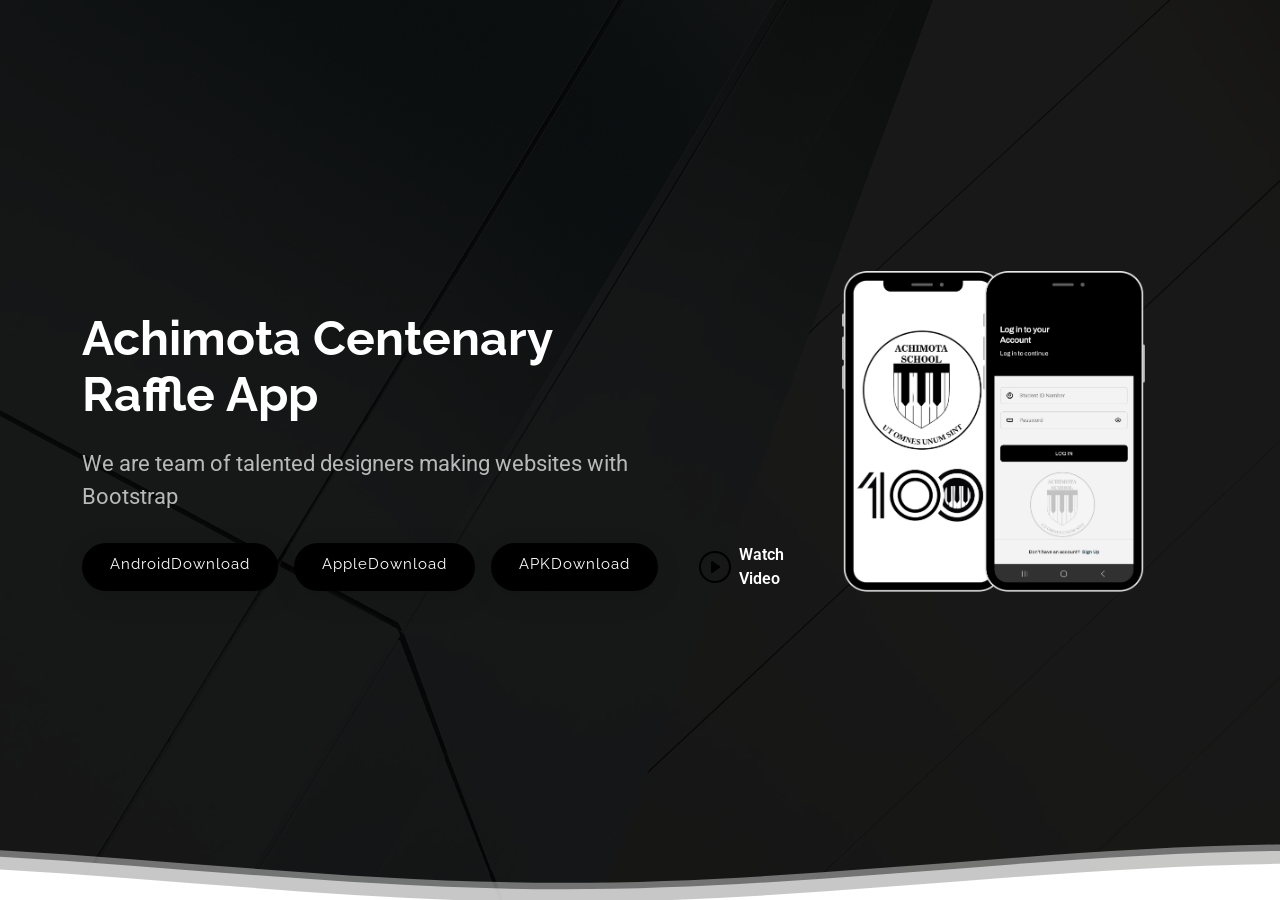
==== index.html @ 53e51910 "total change with some online code" ====
<!DOCTYPE html>
<html lang="en">

<head>
  <meta charset="utf-8">
  <meta content="width=device-width, initial-scale=1.0" name="viewport">
  <title>Achimota Centenary App</title>
  <meta name="description" content="">
  <meta name="keywords" content="">

  <!-- Favicons -->
  <link href="assets/img/favicon.png" rel="icon">
  <link href="assets/img/apple-touch-icon.png" rel="apple-touch-icon">

  <!-- Fonts -->
  <link href="https://fonts.googleapis.com" rel="preconnect">
  <link href="https://fonts.gstatic.com" rel="preconnect" crossorigin>
  <link href="https://fonts.googleapis.com/css2?family=Roboto:ital,wght@0,100;0,300;0,400;0,500;0,700;0,900;1,100;1,300;1,400;1,500;1,700;1,900&family=Poppins:ital,wght@0,100;0,200;0,300;0,400;0,500;0,600;0,700;0,800;0,900;1,100;1,200;1,300;1,400;1,500;1,600;1,700;1,800;1,900&family=Raleway:ital,wght@0,100;0,200;0,300;0,400;0,500;0,600;0,700;0,800;0,900;1,100;1,200;1,300;1,400;1,500;1,600;1,700;1,800;1,900&display=swap" rel="stylesheet">

  <!-- Vendor CSS Files -->
  <link href="assets/vendor/bootstrap/css/bootstrap.min.css" rel="stylesheet">
  <link href="assets/vendor/bootstrap-icons/bootstrap-icons.css" rel="stylesheet">
  <link href="assets/vendor/aos/aos.css" rel="stylesheet">
  <link href="assets/vendor/glightbox/css/glightbox.min.css" rel="stylesheet">
  <link href="assets/vendor/swiper/swiper-bundle.min.css" rel="stylesheet">

  <!-- Main CSS File -->
  <link href="assets/css/main.css" rel="stylesheet">
</head>

<body class="index-page">

  <main class="main mt-0" style=" overflow-x: hidden;">

    <!-- Hero Section -->
    <section id="hero" class="hero section dark-background">
      <img src="assets/img/hero-bg-2.jpg" alt="" class="hero-bg">

      <div class="container">
        <div class="row gy-4 justify-content-between">
          <div class="col-lg-4 order-lg-last hero-img" data-aos="zoom-out" data-aos-delay="100">
            <img src="assets/img/hero-img.png" class="img-fluid animated" alt="App Image" style="height: 85%;">
          </div>

          <div class="col-lg-6  d-flex flex-column justify-content-center" data-aos="fade-in">
            <h1><span>Achimota Centenary Raffle App</span></h1>
            <p>We are team of talented designers making websites with Bootstrap</p>
            <div class="d-flex">
              <a href="#" class="btn-get-started me-3"><span>Android</span>Download</a>
              <a href="#" class="btn-get-started me-3"><span>Apple</span>Download</a>              
              <a href="#" class="btn-get-started me-3"><span>APK</span>Download</a>
              <a href="https://www.youtube.com/watch?v=m3t0L9R5IuU" class="glightbox btn-watch-video d-flex align-items-center"><i class="bi bi-play-circle"></i><span>Watch Video</span></a>
            </div>
          </div>

        </div>
      </div>

      <svg class="hero-waves" xmlns="http://www.w3.org/2000/svg" xmlns:xlink="http://www.w3.org/1999/xlink" viewBox="0 24 150 28 " preserveAspectRatio="none">
        <defs>
          <path id="wave-path" d="M-160 44c30 0 58-18 88-18s 58 18 88 18 58-18 88-18 58 18 88 18 v44h-352z"></path>
        </defs>
        <g class="wave1">
          <use xlink:href="#wave-path" x="50" y="3"></use>
        </g>
        <g class="wave2">
          <use xlink:href="#wave-path" x="50" y="0"></use>
        </g>
        <g class="wave3">
          <use xlink:href="#wave-path" x="50" y="9"></use>
        </g>
      </svg>

    </section><!-- /Hero Section -->

   

  </main>




  <!-- Vendor JS Files -->
  <script src="assets/vendor/bootstrap/js/bootstrap.bundle.min.js"></script>
  <script src="assets/vendor/php-email-form/validate.js"></script>
  <script src="assets/vendor/aos/aos.js"></script>
  <script src="assets/vendor/glightbox/js/glightbox.min.js"></script>
  <script src="assets/vendor/purecounter/purecounter_vanilla.js"></script>
  <script src="assets/vendor/swiper/swiper-bundle.min.js"></script>

  <!-- Main JS File -->
  <script src="assets/js/main.js"></script>

</body>

</html>
---- assets/css/main.css ----
/* Fonts */
:root {
  --default-font: "Roboto",  system-ui, -apple-system, "Segoe UI", Roboto, "Helvetica Neue", Arial, "Noto Sans", "Liberation Sans", sans-serif, "Apple Color Emoji", "Segoe UI Emoji", "Segoe UI Symbol", "Noto Color Emoji";
  --heading-font: "Raleway",  sans-serif;
  --nav-font: "Poppins",  sans-serif;
}

/* Global Colors - The following color variables are used throughout the website. Updating them here will change the color scheme of the entire website */
:root { 
  --background-color: #ffffff; /* Background color for the entire website, including individual sections */
  --default-color: #444444; /* Default color used for the majority of the text content across the entire website */
  --heading-color: #ffffff; /* Color for headings, subheadings and title throughout the website */
  --accent-color: #000000; /* Accent color that represents your brand on the website. It's used for buttons, links, and other elements that need to stand out */
  --surface-color: #ffffff; /* The surface color is used as a background of boxed elements within sections, such as cards, icon boxes, or other elements that require a visual separation from the global background. */
  --contrast-color: #ffffff; /* Contrast color for text, ensuring readability against backgrounds of accent, heading, or default colors. */
}



/* Color Presets - These classes override global colors when applied to any section or element, providing reuse of the sam color scheme. */

.light-background {
  --background-color: #06070c;
  --surface-color: #ffffff;
}

.dark-background {
  --background-color: #000000;
  --default-color: #ffffff;
  --heading-color: #ffffff;
  --surface-color: #000000;
  --contrast-color: #ffffff;
}


/*--------------------------------------------------------------
# General Styling & Shared Classes
--------------------------------------------------------------*/
body {
  color: var(--default-color);
  background-color: var(--background-color);
  font-family: var(--default-font);
}

a {
  color: var(--accent-color);
  text-decoration: none;
  transition: 0.3s;
}

a:hover {
  color: color-mix(in srgb, var(--accent-color), transparent 25%);
  text-decoration: none;
}

h1,
h2,
h3,
h4,
h5,
h6 {
  color: var(--heading-color);
  font-family: var(--heading-font);
}


/*--------------------------------------------------------------
# Hero Section
--------------------------------------------------------------*/
.hero {
  width: 100%;
  min-height: 100vh;
  position: relative;
  padding: 120px 0 120px 0;
  display: flex;
  align-items: center;
}

.hero .hero-bg {
  position: absolute;
  inset: 0;
  display: block;
  width: 100%;
  height: 100%;
  object-fit: cover;
  z-index: 1;
}

.hero:before {
  content: "";
  background: color-mix(in srgb, var(--background-color), transparent 10%);
  position: absolute;
  inset: 0;
  z-index: 2;
}

.hero .container {
  position: relative;
  z-index: 3;
}

.hero h1 {
  margin: 0 0 20px 0;
  font-size: 48px;
  font-weight: 700;
  line-height: 56px;
  color: color-mix(in srgb, var(--heading-color), transparent 30%);
}

.hero h1 span {
  color: var(--heading-color);
}

.hero p {
  color: color-mix(in srgb, var(--default-color), transparent 30%);
  margin: 5px 0 30px 0;
  font-size: 22px;
  font-weight: 400;
}

.hero .btn-get-started {
  color: var(--contrast-color);
  background: var(--accent-color);
  font-family: var(--heading-font);
  font-weight: 400;
  font-size: 15px;
  letter-spacing: 1px;
  display: inline-block;
  padding: 10px 28px 12px 28px;
  border-radius: 50px;
  transition: 0.5s;
  box-shadow: 0 8px 28px rgba(0, 0, 0, 0.1);
}

.hero .btn-get-started:hover {
  color: var(--contrast-color);
  background: color-mix(in srgb, var(--accent-color), transparent 15%);
  box-shadow: 0 8px 28px rgba(0, 0, 0, 0.1);
}

.hero .btn-watch-video {
  font-size: 16px;
  transition: 0.5s;
  margin-left: 25px;
  color: var(--default-color);
  font-weight: 600;
}

.hero .btn-watch-video i {
  color: var(--accent-color);
  font-size: 32px;
  transition: 0.3s;
  line-height: 0;
  margin-right: 8px;
}

.hero .btn-watch-video:hover {
  color: var(--accent-color);
}

.hero .btn-watch-video:hover i {
  color: color-mix(in srgb, var(--accent-color), transparent 15%);
}

.hero .animated {
  animation: up-down 2s ease-in-out infinite alternate-reverse both;
}

@media (max-width: 640px) {
  .hero h1 {
    font-size: 28px;
    line-height: 36px;
  }

  .hero p {
    font-size: 18px;
    line-height: 24px;
    margin-bottom: 30px;
  }

  .hero .btn-get-started,
  .hero .btn-watch-video {
    font-size: 13px;
  }
}

.hero .hero-waves {
  fill: #000000;
  display: block;
  width: 100%;
  height: 60px;
  position: absolute;
  left: 0;
  bottom: 0;
  right: 0;
  z-index: 3;
}

.hero .wave1 use {
  animation: move-forever1 10s linear infinite;
  animation-delay: -2s;
  fill: var(--default-color);
  opacity: 0.6;
}

.hero .wave2 use {
  animation: move-forever2 8s linear infinite;
  animation-delay: -2s;
  fill: var(--default-color);
  opacity: 0.4;
}

.hero .wave3 use {
  animation: move-forever3 6s linear infinite;
  animation-delay: -2s;
  fill: var(--default-color);
}

@keyframes move-forever1 {
  0% {
    transform: translate(85px, 0%);
  }

  100% {
    transform: translate(-90px, 0%);
  }
}

@keyframes move-forever2 {
  0% {
    transform: translate(-90px, 0%);
  }

  100% {
    transform: translate(85px, 0%);
  }
}

@keyframes move-forever3 {
  0% {
    transform: translate(-90px, 0%);
  }

  100% {
    transform: translate(85px, 0%);
  }
}

@keyframes up-down {
  0% {
    transform: translateY(10px);
  }

  100% {
    transform: translateY(-10px);
  }
}

/*--------------------------------------------------------------
# About Section
--------------------------------------------------------------*/
.about {
  padding-top: 100px;
}

.about .content h3 {
  font-size: 16px;
  font-weight: 500;
  line-height: 19px;
  padding: 10px 20px;
  background: color-mix(in srgb, var(--accent-color), transparent 95%);
  color: var(--accent-color);
  border-radius: 7px;
  display: inline-block;
}

.about .content h2 {
  font-weight: 700;
}

.about .content p:last-child {
  margin-bottom: 0;
}

.about .content .read-more {
  background: var(--accent-color);
  color: var(--contrast-color);
  font-family: var(--heading-font);
  font-weight: 500;
  font-size: 16px;
  letter-spacing: 1px;
  padding: 12px 24px;
  border-radius: 5px;
  transition: 0.3s;
  display: inline-flex;
  align-items: center;
  justify-content: center;
}

.about .content .read-more i {
  font-size: 18px;
  margin-left: 5px;
  line-height: 0;
  transition: 0.3s;
}

.about .content .read-more:hover {
  background: color-mix(in srgb, var(--accent-color), transparent 20%);
  padding-right: 19px;
}

.about .content .read-more:hover i {
  margin-left: 10px;
}

.about .icon-box {
  background-color: var(--surface-color);
  padding: 50px 40px;
  box-shadow: 0px 10px 50px rgba(0, 0, 0, 0.1);
  border-radius: 10px;
  transition: all 0.3s ease-out 0s;
}

.about .icon-box i {
  width: 80px;
  height: 80px;
  border-radius: 50%;
  display: inline-flex;
  align-items: center;
  justify-content: center;
  margin-bottom: 24px;
  font-size: 32px;
  line-height: 0;
  transition: all 0.4s ease-out 0s;
  background-color: color-mix(in srgb, var(--accent-color), transparent 95%);
  color: var(--accent-color);
}

.about .icon-box h3 {
  margin-bottom: 10px;
  font-size: 24px;
  font-weight: 700;
}

.about .icon-box p {
  margin-bottom: 0;
}

.about .icon-box:hover i {
  background-color: var(--accent-color);
  color: var(--contrast-color);
}

.about .icon-boxes .col-md-6:nth-child(2) .icon-box,
.about .icon-boxes .col-md-6:nth-child(4) .icon-box {
  margin-top: -40px;
}

@media (max-width: 768px) {

  .about .icon-boxes .col-md-6:nth-child(2) .icon-box,
  .about .icon-boxes .col-md-6:nth-child(4) .icon-box {
    margin-top: 0;
  }
}

/*--------------------------------------------------------------
# Features Section
--------------------------------------------------------------*/
.features .features-item {
  background-color: var(--surface-color);
  display: flex;
  align-items: center;
  padding: 20px;
  transition: 0.3s;
  border: 1px solid color-mix(in srgb, var(--default-color), transparent 90%);
  position: relative;
}

.features .features-item i {
  font-size: 32px;
  padding-right: 10px;
  line-height: 0;
}

.features .features-item h3 {
  font-weight: 700;
  margin: 0;
  padding: 0;
  line-height: 1;
  font-size: 16px;
}

.features .features-item h3 a {
  color: var(--heading-color);
  transition: 0.3s;
}

.features .features-item:hover {
  border-color: var(--accent-color);
}

.features .features-item:hover h3 a {
  color: var(--accent-color);
}

/*--------------------------------------------------------------
# Stats Section
--------------------------------------------------------------*/
.stats i {
  background-color: var(--surface-color);
  color: var(--accent-color);
  box-shadow: 0px 2px 25px rgba(0, 0, 0, 0.1);
  width: 54px;
  height: 54px;
  font-size: 24px;
  border-radius: 50px;
  border: 2px solid var(--background-color);
  display: inline-flex;
  align-items: center;
  justify-content: center;
  position: relative;
  z-index: 1;
}

.stats .stats-item {
  background-color: var(--surface-color);
  margin-top: -27px;
  padding: 30px 30px 25px 30px;
  width: 100%;
  position: relative;
  text-align: center;
  box-shadow: 0px 2px 35px rgba(0, 0, 0, 0.1);
  border-radius: 4px;
  z-index: 0;
}

.stats .stats-item span {
  font-size: 36px;
  display: block;
  font-weight: 700;
  color: color-mix(in srgb, var(--default-color), transparent 20%);
}

.stats .stats-item p {
  padding: 0;
  margin: 0;
  font-family: var(--heading-font);
  font-size: 16px;
}

/*--------------------------------------------------------------
# Details Section
--------------------------------------------------------------*/
.details .features-item {
  color: color-mix(in srgb, var(--default-color), transparent 20%);
}

.details .features-item+.features-item {
  margin-top: 100px;
}

@media (max-width: 640px) {
  .details .features-item+.features-item {
    margin-top: 40px;
  }
}

.details .features-item h3 {
  font-weight: 700;
  font-size: 26px;
}

.details .features-item ul {
  list-style: none;
  padding: 0;
}

.details .features-item ul li {
  padding-bottom: 10px;
  display: flex;
  align-items: center;
}

.details .features-item ul li:last-child {
  padding-bottom: 0;
}

.details .features-item ul i {
  font-size: 20px;
  padding-right: 4px;
  color: var(--accent-color);
}

.details .features-item p:last-child {
  margin-bottom: 0;
}

/*--------------------------------------------------------------
# Gallery Section
--------------------------------------------------------------*/
.gallery .gallery-item {
  overflow: hidden;
  border-right: 3px solid var(--background-color);
  border-bottom: 3px solid var(--background-color);
}

.gallery .gallery-item img {
  transition: all ease-in-out 0.4s;
}

.gallery .gallery-item:hover img {
  transform: scale(1.1);
}

/*--------------------------------------------------------------
# Testimonials Section
--------------------------------------------------------------*/
.testimonials {
  padding: 80px 0;
  position: relative;
}

.testimonials:before {
  content: "";
  background: color-mix(in srgb, var(--background-color), transparent 30%);
  position: absolute;
  inset: 0;
  z-index: 2;
}

.testimonials .testimonials-bg {
  position: absolute;
  inset: 0;
  display: block;
  width: 100%;
  height: 100%;
  object-fit: cover;
  z-index: 1;
}

.testimonials .container {
  position: relative;
  z-index: 3;
}

.testimonials .testimonials-carousel,
.testimonials .testimonials-slider {
  overflow: hidden;
}

.testimonials .testimonial-item {
  text-align: center;
}

.testimonials .testimonial-item .testimonial-img {
  width: 100px;
  border-radius: 50%;
  border: 6px solid color-mix(in srgb, var(--default-color), transparent 85%);
  margin: 0 auto;
}

.testimonials .testimonial-item h3 {
  font-size: 20px;
  font-weight: bold;
  margin: 10px 0 5px 0;
}

.testimonials .testimonial-item h4 {
  font-size: 14px;
  margin: 0 0 15px 0;
  color: color-mix(in srgb, var(--default-color), transparent 40%);
}

.testimonials .testimonial-item .stars {
  margin-bottom: 15px;
}

.testimonials .testimonial-item .stars i {
  color: #ffc107;
  margin: 0 1px;
}

.testimonials .testimonial-item .quote-icon-left,
.testimonials .testimonial-item .quote-icon-right {
  color: color-mix(in srgb, var(--default-color), transparent 40%);
  font-size: 26px;
  line-height: 0;
}

.testimonials .testimonial-item .quote-icon-left {
  display: inline-block;
  left: -5px;
  position: relative;
}

.testimonials .testimonial-item .quote-icon-right {
  display: inline-block;
  right: -5px;
  position: relative;
  top: 10px;
  transform: scale(-1, -1);
}

.testimonials .testimonial-item p {
  font-style: italic;
  margin: 0 auto 15px auto;
}

.testimonials .swiper-wrapper {
  height: auto;
}

.testimonials .swiper-pagination {
  margin-top: 20px;
  position: relative;
}

.testimonials .swiper-pagination .swiper-pagination-bullet {
  width: 12px;
  height: 12px;
  background-color: color-mix(in srgb, var(--default-color), transparent 50%);
  opacity: 0.5;
}

.testimonials .swiper-pagination .swiper-pagination-bullet-active {
  background-color: var(--default-color);
  opacity: 1;
}

@media (min-width: 992px) {
  .testimonials .testimonial-item p {
    width: 80%;
  }
}

/*--------------------------------------------------------------
# Team Section
--------------------------------------------------------------*/
.team .member {
  position: relative;
}

.team .member .pic {
  overflow: hidden;
  margin-bottom: 50px;
}

.team .member .member-info {
  background-color: var(--surface-color);
  color: color-mix(in srgb, var(--default-color), transparent 20%);
  box-shadow: 0px 2px 15px rgba(0, 0, 0, 0.1);
  position: absolute;
  bottom: -50px;
  left: 20px;
  right: 20px;
  padding: 20px 15px;
  overflow: hidden;
  transition: 0.5s;
}

.team .member h4 {
  font-weight: 700;
  margin-bottom: 10px;
  font-size: 16px;
  position: relative;
  padding-bottom: 10px;
}

.team .member h4::after {
  content: "";
  position: absolute;
  display: block;
  width: 50px;
  height: 1px;
  background: color-mix(in srgb, var(--default-color), transparent 60%);
  bottom: 0;
  left: 0;
}

.team .member span {
  font-style: italic;
  display: block;
  font-size: 13px;
}

.team .member .social {
  position: absolute;
  right: 15px;
  bottom: 15px;
}

.team .member .social a {
  transition: color 0.3s;
  color: color-mix(in srgb, var(--default-color), transparent 70%);
}

.team .member .social a:hover {
  color: var(--accent-color);
}

.team .member .social i {
  font-size: 16px;
  margin: 0 2px;
}

/*--------------------------------------------------------------
# Pricing Section
--------------------------------------------------------------*/
.pricing .pricing-item {
  background-color: color-mix(in srgb, var(--accent-color), transparent 96%);
  padding: 40px 40px;
  height: 100%;
  border-radius: 15px;
}

.pricing h3 {
  font-weight: 600;
  margin-bottom: 15px;
  font-size: 20px;
}

.pricing h4 {
  color: var(--accent-color);
  font-size: 48px;
  font-weight: 700;
  font-family: var(--heading-font);
  margin-bottom: 0;
}

.pricing h4 sup {
  font-size: 28px;
}

.pricing h4 span {
  color: color-mix(in srgb, var(--default-color), transparent 50%);
  font-size: 18px;
  font-weight: 500;
}

.pricing .description {
  font-size: 14px;
}

.pricing .cta-btn {
  border: 1px solid var(--default-color);
  color: var(--default-color);
  display: block;
  text-align: center;
  padding: 10px 35px;
  border-radius: 5px;
  font-size: 16px;
  font-weight: 500;
  font-family: var(--heading-font);
  transition: 0.3s;
  margin-top: 20px;
  margin-bottom: 6px;
}

.pricing .cta-btn:hover {
  background: var(--accent-color);
  color: var(--contrast-color);
  border-color: var(--accent-color);
}

.pricing ul {
  padding: 0;
  list-style: none;
  color: color-mix(in srgb, var(--default-color), transparent 30%);
  text-align: left;
  line-height: 20px;
}

.pricing ul li {
  padding: 10px 0;
  display: flex;
  align-items: center;
}

.pricing ul li:last-child {
  padding-bottom: 0;
}

.pricing ul i {
  color: #059652;
  font-size: 24px;
  padding-right: 3px;
}

.pricing ul .na {
  color: color-mix(in srgb, var(--default-color), transparent 60%);
}

.pricing ul .na i {
  color: color-mix(in srgb, var(--default-color), transparent 60%);
}

.pricing ul .na span {
  text-decoration: line-through;
}

.pricing .featured {
  position: relative;
}

.pricing .featured .popular {
  position: absolute;
  top: 15px;
  right: 15px;
  background-color: var(--accent-color);
  color: var(--contrast-color);
  padding: 4px 15px 6px 15px;
  margin: 0;
  border-radius: 5px;
  font-size: 14px;
  font-weight: 500;
}

.pricing .featured .cta-btn {
  background: var(--accent-color);
  color: var(--contrast-color);
  border-color: var(--accent-color);
}

@media (max-width: 992px) {
  .pricing .box {
    max-width: 60%;
    margin: 0 auto 30px auto;
  }
}

@media (max-width: 767px) {
  .pricing .box {
    max-width: 80%;
    margin: 0 auto 30px auto;
  }
}

@media (max-width: 420px) {
  .pricing .box {
    max-width: 100%;
    margin: 0 auto 30px auto;
  }
}

/*--------------------------------------------------------------
# Faq Section
--------------------------------------------------------------*/
.faq .content h3 {
  font-weight: 400;
  font-size: 34px;
}

.faq .content p {
  color: color-mix(in srgb, var(--default-color), transparent 30%);
}

.faq .faq-container {
  margin-top: 15px;
}

.faq .faq-container .faq-item {
  background-color: var(--surface-color);
  position: relative;
  padding: 20px;
  margin-bottom: 20px;
  box-shadow: 0px 5px 25px 0px rgba(0, 0, 0, 0.1);
  overflow: hidden;
}

.faq .faq-container .faq-item:last-child {
  margin-bottom: 0;
}

.faq .faq-container .faq-item h3 {
  font-weight: 600;
  font-size: 17px;
  line-height: 24px;
  margin: 0 30px 0 32px;
  transition: 0.3s;
  cursor: pointer;
}

.faq .faq-container .faq-item h3 span {
  color: var(--accent-color);
  padding-right: 5px;
}

.faq .faq-container .faq-item h3:hover {
  color: var(--accent-color);
}

.faq .faq-container .faq-item .faq-content {
  display: grid;
  grid-template-rows: 0fr;
  transition: 0.3s ease-in-out;
  visibility: hidden;
  opacity: 0;
}

.faq .faq-container .faq-item .faq-content p {
  margin-bottom: 0;
  overflow: hidden;
}

.faq .faq-container .faq-item .faq-icon {
  position: absolute;
  top: 22px;
  left: 20px;
  font-size: 22px;
  line-height: 0;
  transition: 0.3s;
  color: var(--accent-color);
}

.faq .faq-container .faq-item .faq-toggle {
  position: absolute;
  top: 20px;
  right: 20px;
  font-size: 16px;
  line-height: 0;
  transition: 0.3s;
  cursor: pointer;
}

.faq .faq-container .faq-item .faq-toggle:hover {
  color: var(--accent-color);
}

.faq .faq-container .faq-active h3 {
  color: var(--accent-color);
}

.faq .faq-container .faq-active .faq-content {
  grid-template-rows: 1fr;
  visibility: visible;
  opacity: 1;
  padding-top: 10px;
}

.faq .faq-container .faq-active .faq-toggle {
  transform: rotate(90deg);
  color: var(--accent-color);
}

/*--------------------------------------------------------------
# Contact Section
--------------------------------------------------------------*/
.contact .info-item+.info-item {
  margin-top: 40px;
}

.contact .info-item i {
  color: var(--accent-color);
  background: color-mix(in srgb, var(--accent-color), transparent 92%);
  font-size: 20px;
  width: 44px;
  height: 44px;
  display: flex;
  justify-content: center;
  align-items: center;
  border-radius: 50px;
  transition: all 0.3s ease-in-out;
  margin-right: 15px;
}

.contact .info-item h3 {
  padding: 0;
  font-size: 18px;
  font-weight: 700;
  margin-bottom: 5px;
}

.contact .info-item p {
  padding: 0;
  margin-bottom: 0;
  font-size: 14px;
}

.contact .info-item:hover i {
  background: var(--accent-color);
  color: var(--contrast-color);
}

.contact .php-email-form {
  height: 100%;
}

.contact .php-email-form input[type=text],
.contact .php-email-form input[type=email],
.contact .php-email-form textarea {
  font-size: 14px;
  padding: 10px 15px;
  box-shadow: none;
  border-radius: 0;
  color: var(--default-color);
  background-color: color-mix(in srgb, var(--background-color), transparent 50%);
  border-color: color-mix(in srgb, var(--default-color), transparent 80%);
}

.contact .php-email-form input[type=text]:focus,
.contact .php-email-form input[type=email]:focus,
.contact .php-email-form textarea:focus {
  border-color: var(--accent-color);
}

.contact .php-email-form input[type=text]::placeholder,
.contact .php-email-form input[type=email]::placeholder,
.contact .php-email-form textarea::placeholder {
  color: color-mix(in srgb, var(--default-color), transparent 70%);
}

.contact .php-email-form button[type=submit] {
  color: var(--contrast-color);
  background: var(--accent-color);
  border: 0;
  padding: 10px 30px;
  transition: 0.4s;
  border-radius: 50px;
}

.contact .php-email-form button[type=submit]:hover {
  background: color-mix(in srgb, var(--accent-color), transparent 25%);
}

/*--------------------------------------------------------------
# Starter Section Section
--------------------------------------------------------------*/
.starter-section {
  /* Add your styles here */
}
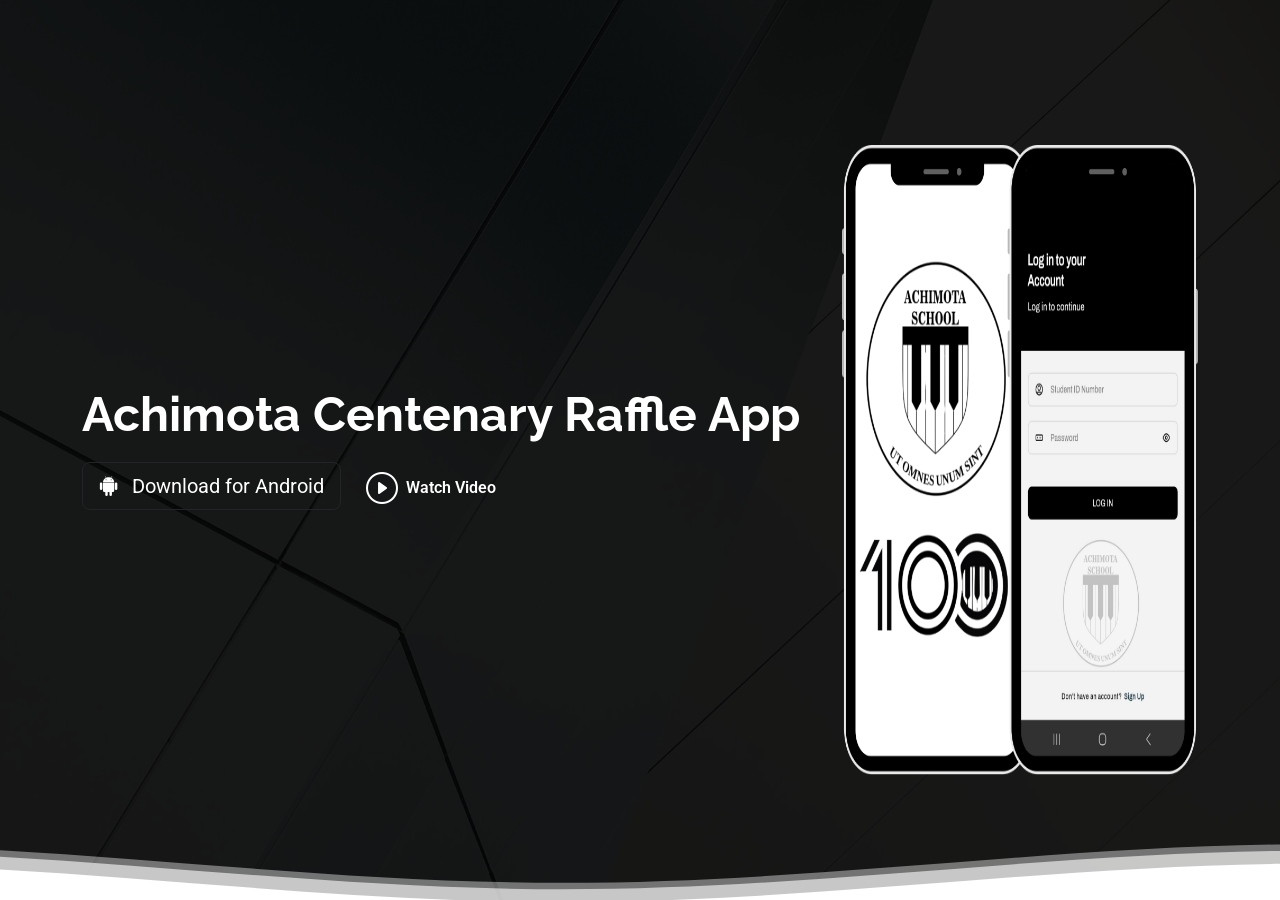
==== commit 34e5cff4: "fixed button" ====
--- a/index.html
+++ b/index.html
@@ -27,10 +27,15 @@
   <!-- Main CSS File -->
   <link href="assets/css/main.css" rel="stylesheet">
 </head>
+<style>
+  #hero{
+    overflow: hidden;
+  }
+</style>
 
 <body class="index-page">
 
-  <main class="main mt-0" style=" overflow-x: hidden;">
+  <main class="main" style=" overflow-x: hidden;">
 
     <!-- Hero Section -->
     <section id="hero" class="hero section dark-background">
@@ -39,17 +44,17 @@
       <div class="container">
         <div class="row gy-4 justify-content-between">
           <div class="col-lg-4 order-lg-last hero-img" data-aos="zoom-out" data-aos-delay="100">
-            <img src="assets/img/hero-img.png" class="img-fluid animated" alt="App Image" style="height: 85%;">
+            <img src="assets/img/hero-img.png" class="img-fluid animated" alt="App Image" style="height: 70vh;">
           </div>
 
-          <div class="col-lg-6  d-flex flex-column justify-content-center" data-aos="fade-in">
+          <div class="col-lg-8  d-flex flex-column justify-content-center" data-aos="fade-in">
             <h1><span>Achimota Centenary Raffle App</span></h1>
-            <p>We are team of talented designers making websites with Bootstrap</p>
-            <div class="d-flex">
-              <a href="#" class="btn-get-started me-3"><span>Android</span>Download</a>
-              <a href="#" class="btn-get-started me-3"><span>Apple</span>Download</a>              
-              <a href="#" class="btn-get-started me-3"><span>APK</span>Download</a>
-              <a href="https://www.youtube.com/watch?v=m3t0L9R5IuU" class="glightbox btn-watch-video d-flex align-items-center"><i class="bi bi-play-circle"></i><span>Watch Video</span></a>
+            <!-- <p>We are team of talented designers making websites with Bootstrap</p> -->
+            <div class="d-flex">             
+              <a href="#" class="btn btn-lg btn-outline-dark mb-1 text-white">
+                <i class="bi bi-android2 me-2"></i> Download for Android
+              </a>
+              <a href="https://www.youtube.com/watch?v=m3t0L9R5IuU" class="glightbox btn-watch-video d-flex align-items-center"><i class="bi bi-play-circle text-white"></i><span>Watch Video</span></a>
             </div>
           </div>
 
--- a/assets/css/main.css
+++ b/assets/css/main.css
@@ -41,6 +41,7 @@
   color: var(--default-color);
   background-color: var(--background-color);
   font-family: var(--default-font);
+  
 }
 
 a {
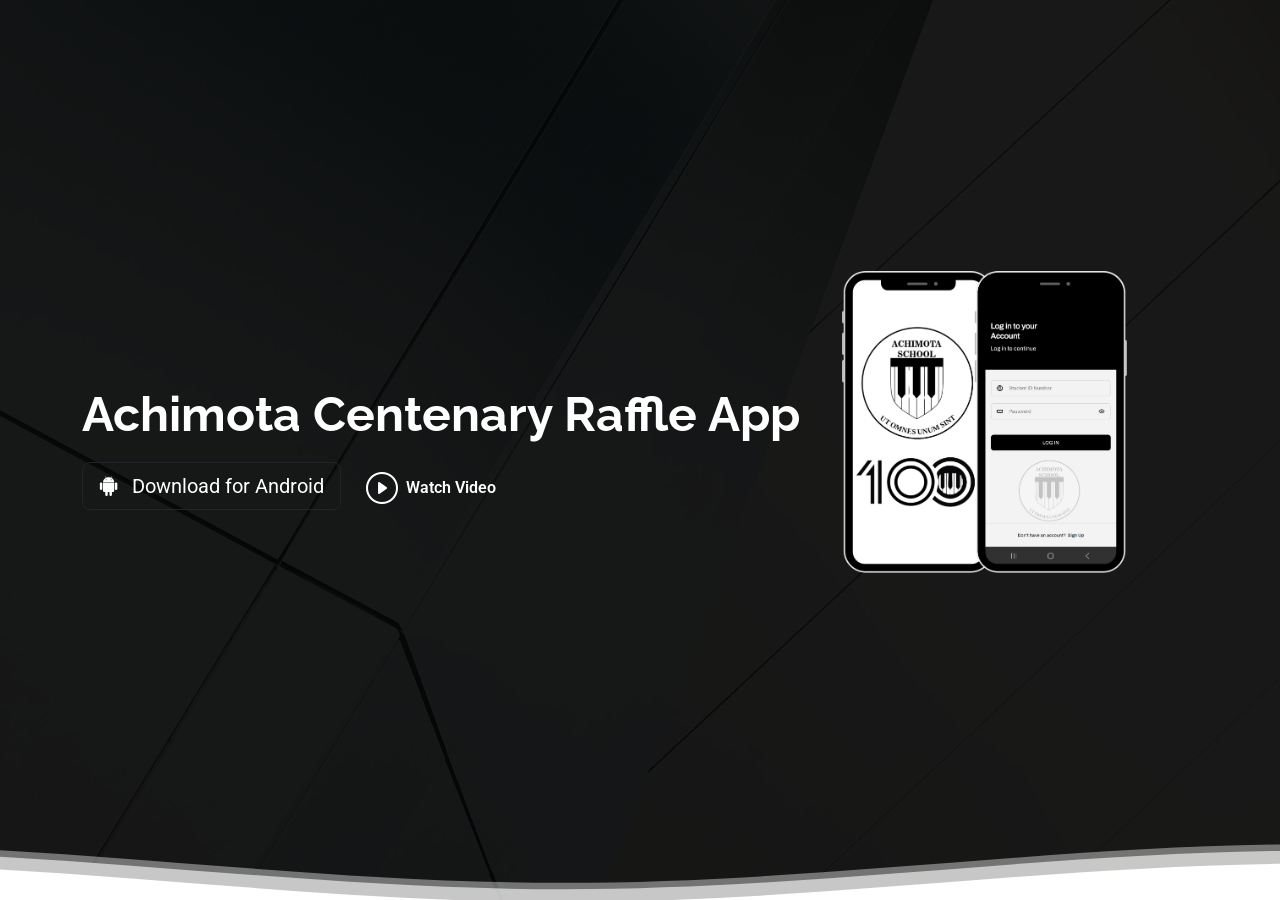
==== commit fabf7e19: "changed the app image from 70vh back to 80% hight to stop stretch on mobile" ====
--- a/index.html
+++ b/index.html
@@ -44,7 +44,7 @@
       <div class="container">
         <div class="row gy-4 justify-content-between">
           <div class="col-lg-4 order-lg-last hero-img" data-aos="zoom-out" data-aos-delay="100">
-            <img src="assets/img/hero-img.png" class="img-fluid animated" alt="App Image" style="height: 70vh;">
+            <img src="assets/img/hero-img.png" class="img-fluid animated" alt="App Image" style="height: 80%;">
           </div>
 
           <div class="col-lg-8  d-flex flex-column justify-content-center" data-aos="fade-in">
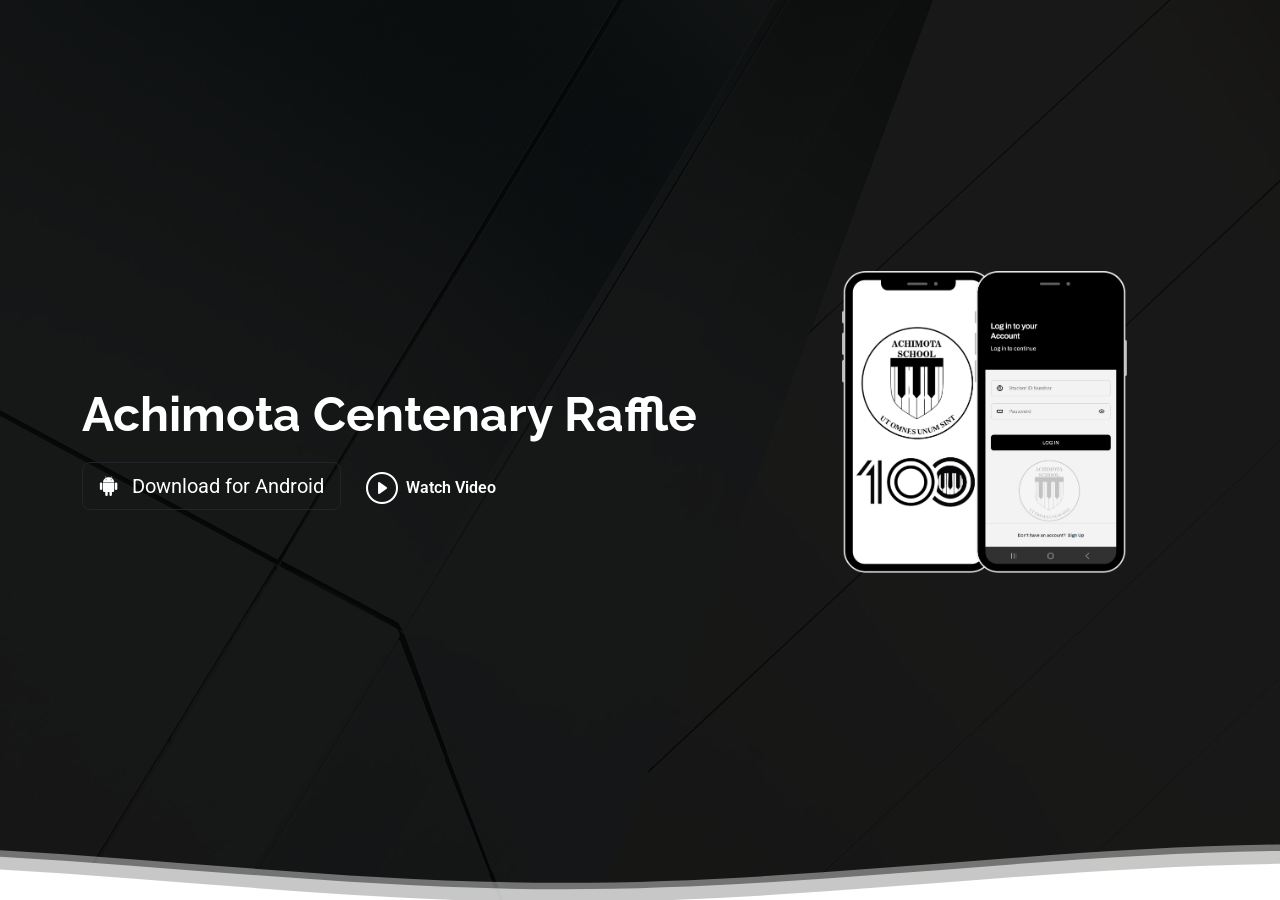
==== commit 77b9e99f: "removed app from the h1" ====
--- a/index.html
+++ b/index.html
@@ -48,7 +48,7 @@
           </div>
 
           <div class="col-lg-8  d-flex flex-column justify-content-center" data-aos="fade-in">
-            <h1><span>Achimota Centenary Raffle App</span></h1>
+            <h1><span>Achimota Centenary Raffle</span></h1>
             <!-- <p>We are team of talented designers making websites with Bootstrap</p> -->
             <div class="d-flex">             
               <a href="#" class="btn btn-lg btn-outline-dark mb-1 text-white">
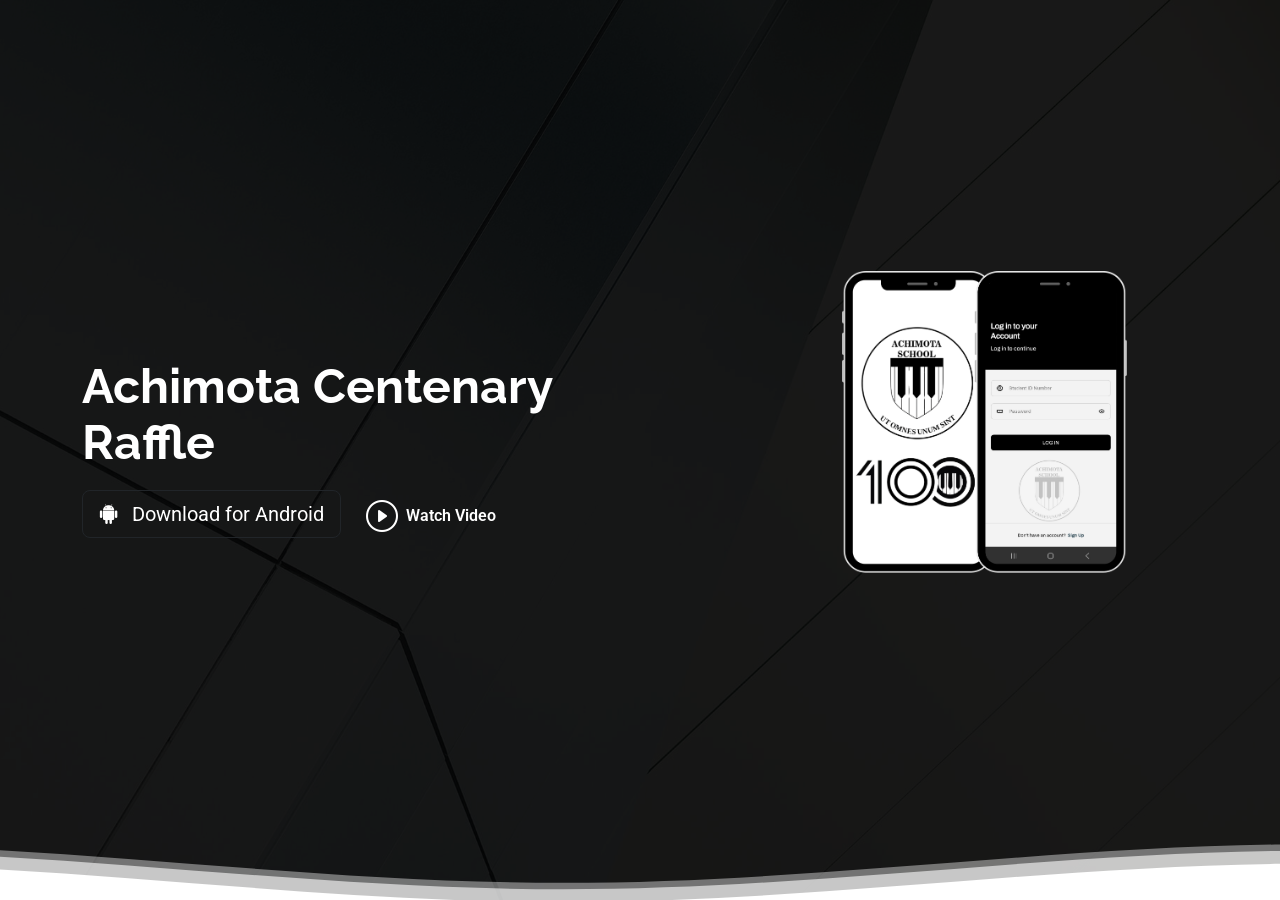
==== commit c983f671: "change col-8 to col-6" ====
--- a/index.html
+++ b/index.html
@@ -47,7 +47,7 @@
             <img src="assets/img/hero-img.png" class="img-fluid animated" alt="App Image" style="height: 80%;">
           </div>
 
-          <div class="col-lg-8  d-flex flex-column justify-content-center" data-aos="fade-in">
+          <div class="col-lg-6  d-flex flex-column justify-content-center" data-aos="fade-in">
             <h1><span>Achimota Centenary Raffle</span></h1>
             <!-- <p>We are team of talented designers making websites with Bootstrap</p> -->
             <div class="d-flex">             
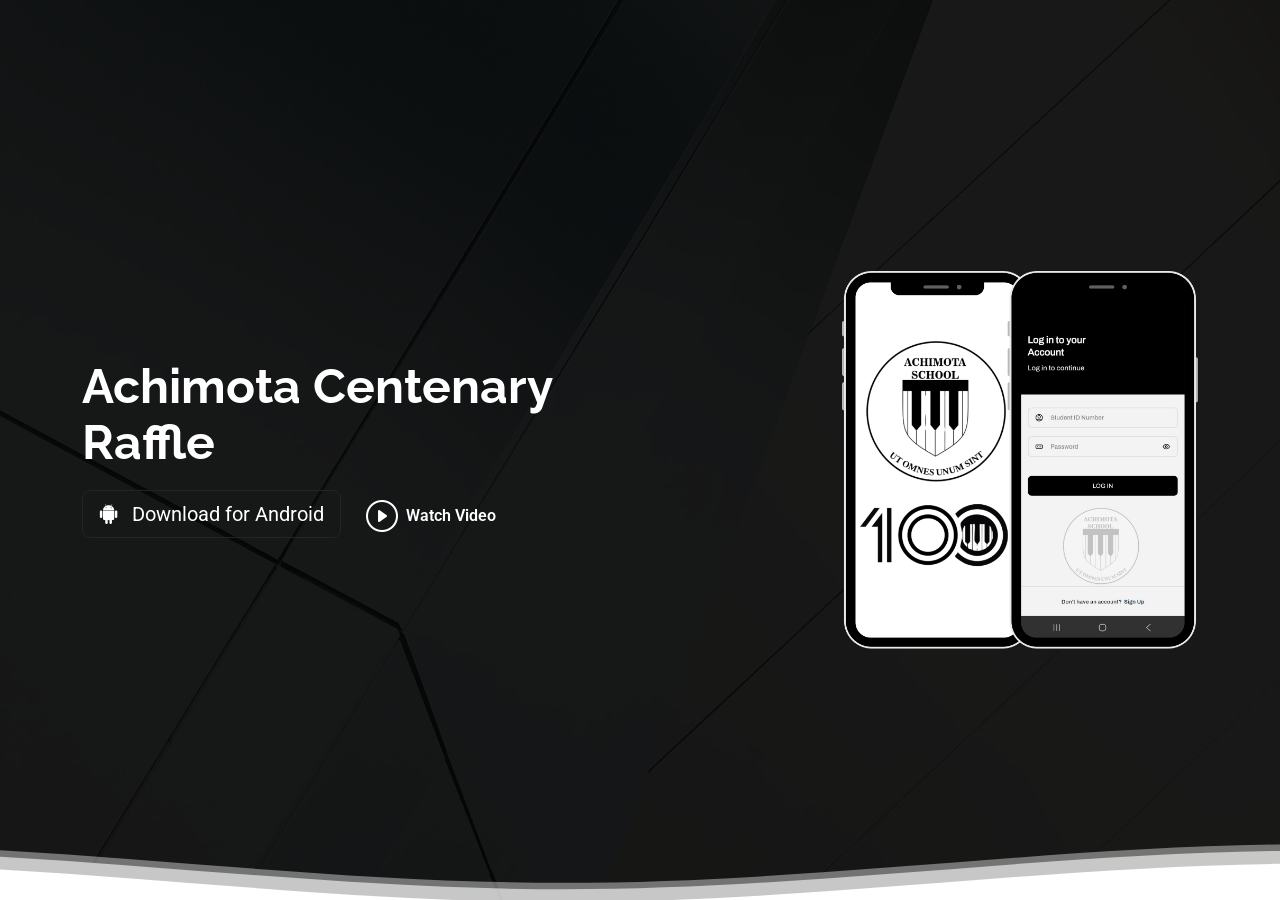
==== commit 0b6656f4: "fixed balancing of the image" ====
--- a/index.html
+++ b/index.html
@@ -39,10 +39,10 @@
 
     <!-- Hero Section -->
     <section id="hero" class="hero section dark-background">
-      <img src="assets/img/hero-bg-2.jpg" alt="" class="hero-bg">
+      <img src="assets/img/hero-bg-2.jpg" alt="background" class="hero-bg">
 
       <div class="container">
-        <div class="row gy-4 justify-content-between">
+        <div class="row gy-4 justify-content-between align-items-center">
           <div class="col-lg-4 order-lg-last hero-img" data-aos="zoom-out" data-aos-delay="100">
             <img src="assets/img/hero-img.png" class="img-fluid animated" alt="App Image" style="height: 80%;">
           </div>
--- a/assets/css/main.css
+++ b/assets/css/main.css
@@ -1028,6 +1028,3 @@
 /*--------------------------------------------------------------
 # Starter Section Section
 --------------------------------------------------------------*/
-.starter-section {
-  /* Add your styles here */
-}
